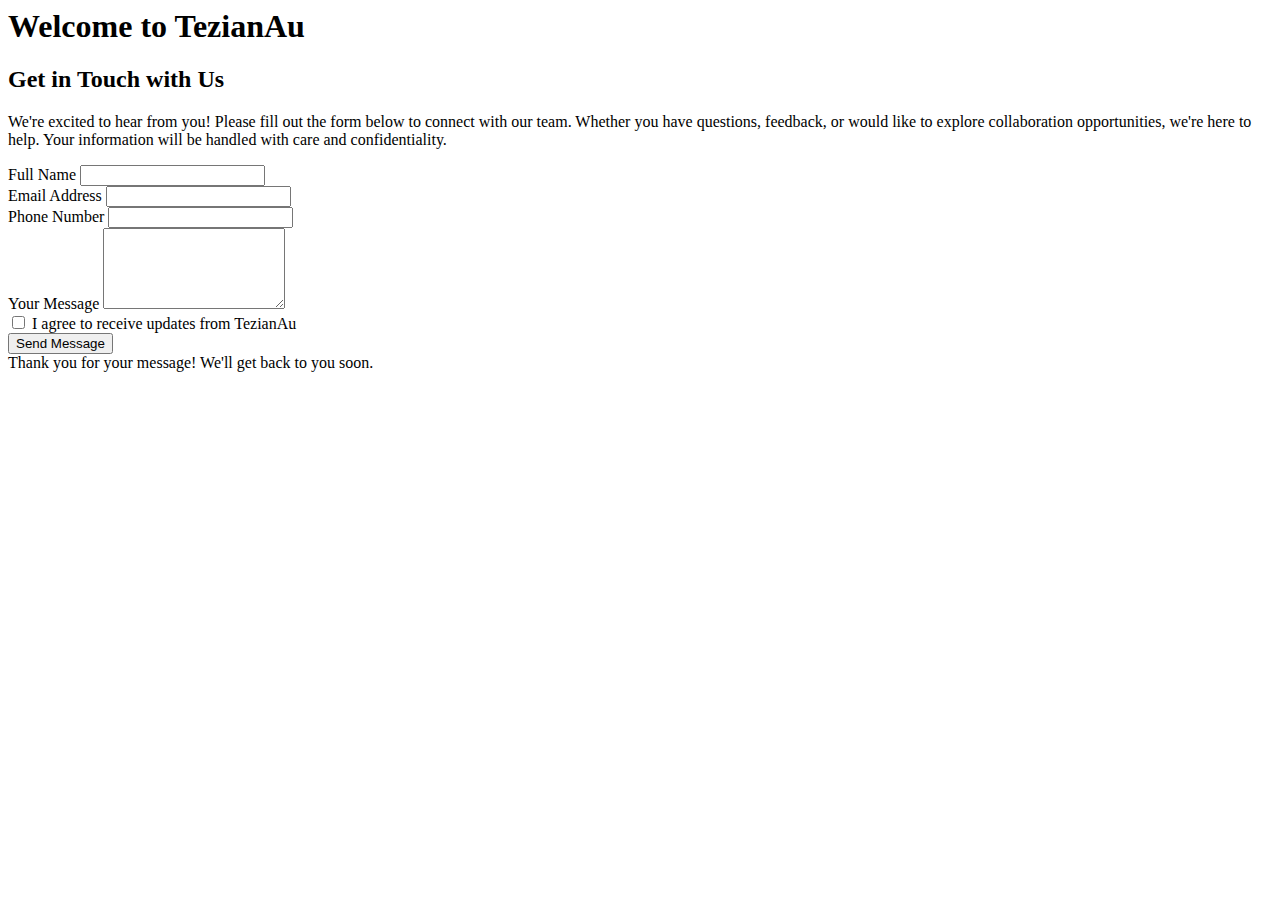
==== Contact.html @ 03fbfec1 "Add files via upload" ====
<html><head><base href="." />
<meta charset="UTF-8">
<meta name="viewport" content="width=device-width, initial-scale=1.0">
<title>Contact</title>
<link rel="stylesheet" href="contact_css_js/Contact.css">
</head>
<body>

<header class="header">
  <div class="container">
    <h1>Welcome to TezianAu</h1>
  </div>
</header>

<main class="container">
  <div class="intro-text">
    <h2>Get in Touch with Us</h2>
    <p>We're excited to hear from you! Please fill out the form below to connect with our team. Whether you have questions, feedback, or would like to explore collaboration opportunities, we're here to help. Your information will be handled with care and confidentiality.</p>
  </div>

  <form class="contact-form" id="contactForm">
    <div class="form-group">
      <label for="name">Full Name</label>
      <input type="text" id="name" class="form-control" required>
    </div>
    
    <div class="form-group">
      <label for="email">Email Address</label>
      <input type="email" id="email" class="form-control" required>
    </div>
    
    <div class="form-group">
      <label for="phone">Phone Number</label>
      <input type="tel" id="phone" class="form-control" required>
    </div>
    
    <div class="form-group">
      <label for="message">Your Message</label>
      <textarea id="message" class="form-control" rows="5" required></textarea>
    </div>
    
    <div class="checkbox-group">
      <input type="checkbox" id="newsletter" required>
      <label for="newsletter">I agree to receive updates from TezianAu</label>
    </div>
    
    <button type="submit" class="btn-submit">Send Message</button>
    
    <div class="success-message" id="successMessage">
      Thank you for your message! We'll get back to you soon.
    </div>
  </form>
</main>

<script src="contact_css_js/Contact.js"></script>

</body>
</html>
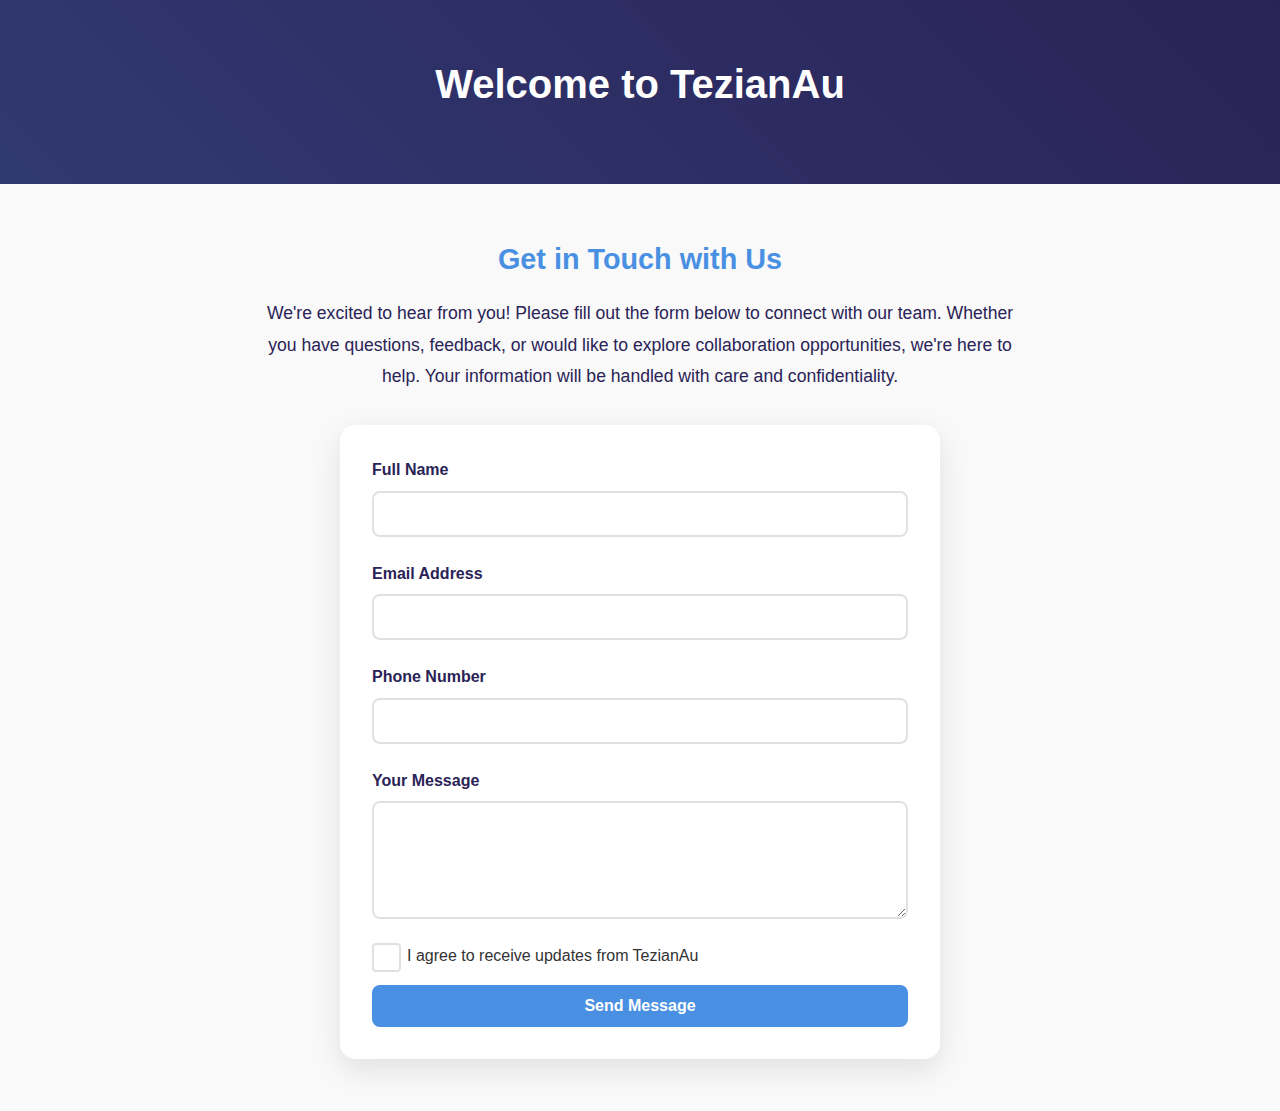
==== commit 1779066f: "Update Contact.html" ====
--- a/Contact.html
+++ b/Contact.html
@@ -2,8 +2,223 @@
 <meta charset="UTF-8">
 <meta name="viewport" content="width=device-width, initial-scale=1.0">
 <title>Contact</title>
-<link rel="stylesheet" href="contact_css_js/Contact.css">
 </head>
+  <style>
+    /* Custom CSS Variables */
+:root {
+  --primary: #2a2356;
+  --secondary: #4a90e2;
+  --accent: #f7d794;
+  --text: #333;
+  --background: #f9f9f9;
+}
+
+* {
+  margin: 0;
+  padding: 0;
+  box-sizing: border-box;
+  font-family: 'Segoe UI', Tahoma, Geneva, Verdana, sans-serif;
+}
+
+body {
+  background: var(--background);
+  color: var(--text);
+  line-height: 1.6;
+}
+
+.container {
+  max-width: 1200px;
+  margin: 0 auto;
+  padding: 20px;
+}
+
+.header {
+  background: var(--primary);
+  color: white;
+  padding: 2rem 0;
+  position: relative;
+  overflow: hidden;
+}
+
+.header::before {
+  content: '';
+  position: absolute;
+  top: 0;
+  left: 0;
+  width: 100%;
+  height: 100%;
+  background: linear-gradient(45deg, rgba(74, 144, 226, 0.2) 0%, rgba(42, 35, 86, 0.2) 100%);
+  animation: gradientShift 10s ease infinite;
+}
+
+@keyframes gradientShift {
+  0% { transform: scale(1); }
+  50% { transform: scale(1.1); }
+  100% { transform: scale(1); }
+}
+
+.header h1 {
+  font-size: 2.5rem;
+  margin-bottom: 1rem;
+  position: relative;
+  z-index: 1;
+  text-align: center;
+}
+
+.intro-text {
+  text-align: center;
+  max-width: 800px;
+  margin: 2rem auto;
+  color: var(--primary);
+  padding: 0 1rem;
+  animation: fadeIn 1s ease-in;
+}
+
+.intro-text h2 {
+  font-size: 1.8rem;
+  margin-bottom: 1rem;
+  color: var(--secondary);
+}
+
+.intro-text p {
+  font-size: 1.1rem;
+  line-height: 1.8;
+}
+
+@keyframes fadeIn {
+  from { opacity: 0; transform: translateY(20px); }
+  to { opacity: 1; transform: translateY(0); }
+}
+
+.contact-form {
+  background: white;
+  padding: 2rem;
+  border-radius: 15px;
+  box-shadow: 0 10px 30px rgba(0,0,0,0.1);
+  max-width: 600px;
+  margin: 2rem auto;
+  position: relative;
+}
+
+.form-group {
+  margin-bottom: 1.5rem;
+}
+
+.form-group label {
+  display: block;
+  margin-bottom: 0.5rem;
+  color: var(--primary);
+  font-weight: 600;
+}
+
+.form-control {
+  width: 100%;
+  padding: 12px;
+  border: 2px solid #e1e1e1;
+  border-radius: 8px;
+  transition: all 0.3s ease;
+  font-size: 1rem;
+}
+
+.form-control:focus {
+  border-color: var(--secondary);
+  outline: none;
+  box-shadow: 0 0 0 3px rgba(74, 144, 226, 0.2);
+}
+
+.btn-submit {
+  background: var(--secondary);
+  color: white;
+  padding: 12px 24px;
+  border: none;
+  border-radius: 8px;
+  cursor: pointer;
+  font-size: 1rem;
+  font-weight: 600;
+  transition: all 0.3s ease;
+  width: 100%;
+}
+
+.btn-submit:hover {
+  background: var(--primary);
+  transform: translateY(-2px);
+}
+
+.success-message {
+  display: none;
+  background: #4CAF50;
+  color: white;
+  padding: 1rem;
+  border-radius: 8px;
+  margin-top: 1rem;
+  text-align: center;
+}
+
+/* Responsive Design */
+@media (max-width: 768px) {
+  .container {
+    padding: 10px;
+  }
+  
+  .header h1 {
+    font-size: 2rem;
+  }
+  
+  .intro-text {
+    padding: 0 0.5rem;
+  }
+  
+  .contact-form {
+    padding: 1.5rem;
+    margin: 1rem;
+  }
+}
+
+/* Custom Checkbox Style */
+.checkbox-group {
+  display: flex;
+  align-items: center;
+  margin-bottom: 1rem;
+}
+
+.checkbox-group input[type="checkbox"] {
+  display: none;
+}
+
+.checkbox-group label {
+  position: relative;
+  padding-left: 35px;
+  cursor: pointer;
+  font-size: 1rem;
+  user-select: none;
+}
+
+.checkbox-group label:before {
+  content: '';
+  position: absolute;
+  left: 0;
+  top: 0;
+  width: 25px;
+  height: 25px;
+  border: 2px solid #e1e1e1;
+  border-radius: 4px;
+  transition: all 0.3s ease;
+}
+
+.checkbox-group input[type="checkbox"]:checked + label:before {
+  background: var(--secondary);
+  border-color: var(--secondary);
+}
+
+.checkbox-group input[type="checkbox"]:checked + label:after {
+  content: '✓';
+  position: absolute;
+  left: 7px;
+  top: 2px;
+  color: white;
+  font-size: 16px;
+}
+  </style>
 <body>
 
 <header class="header">
